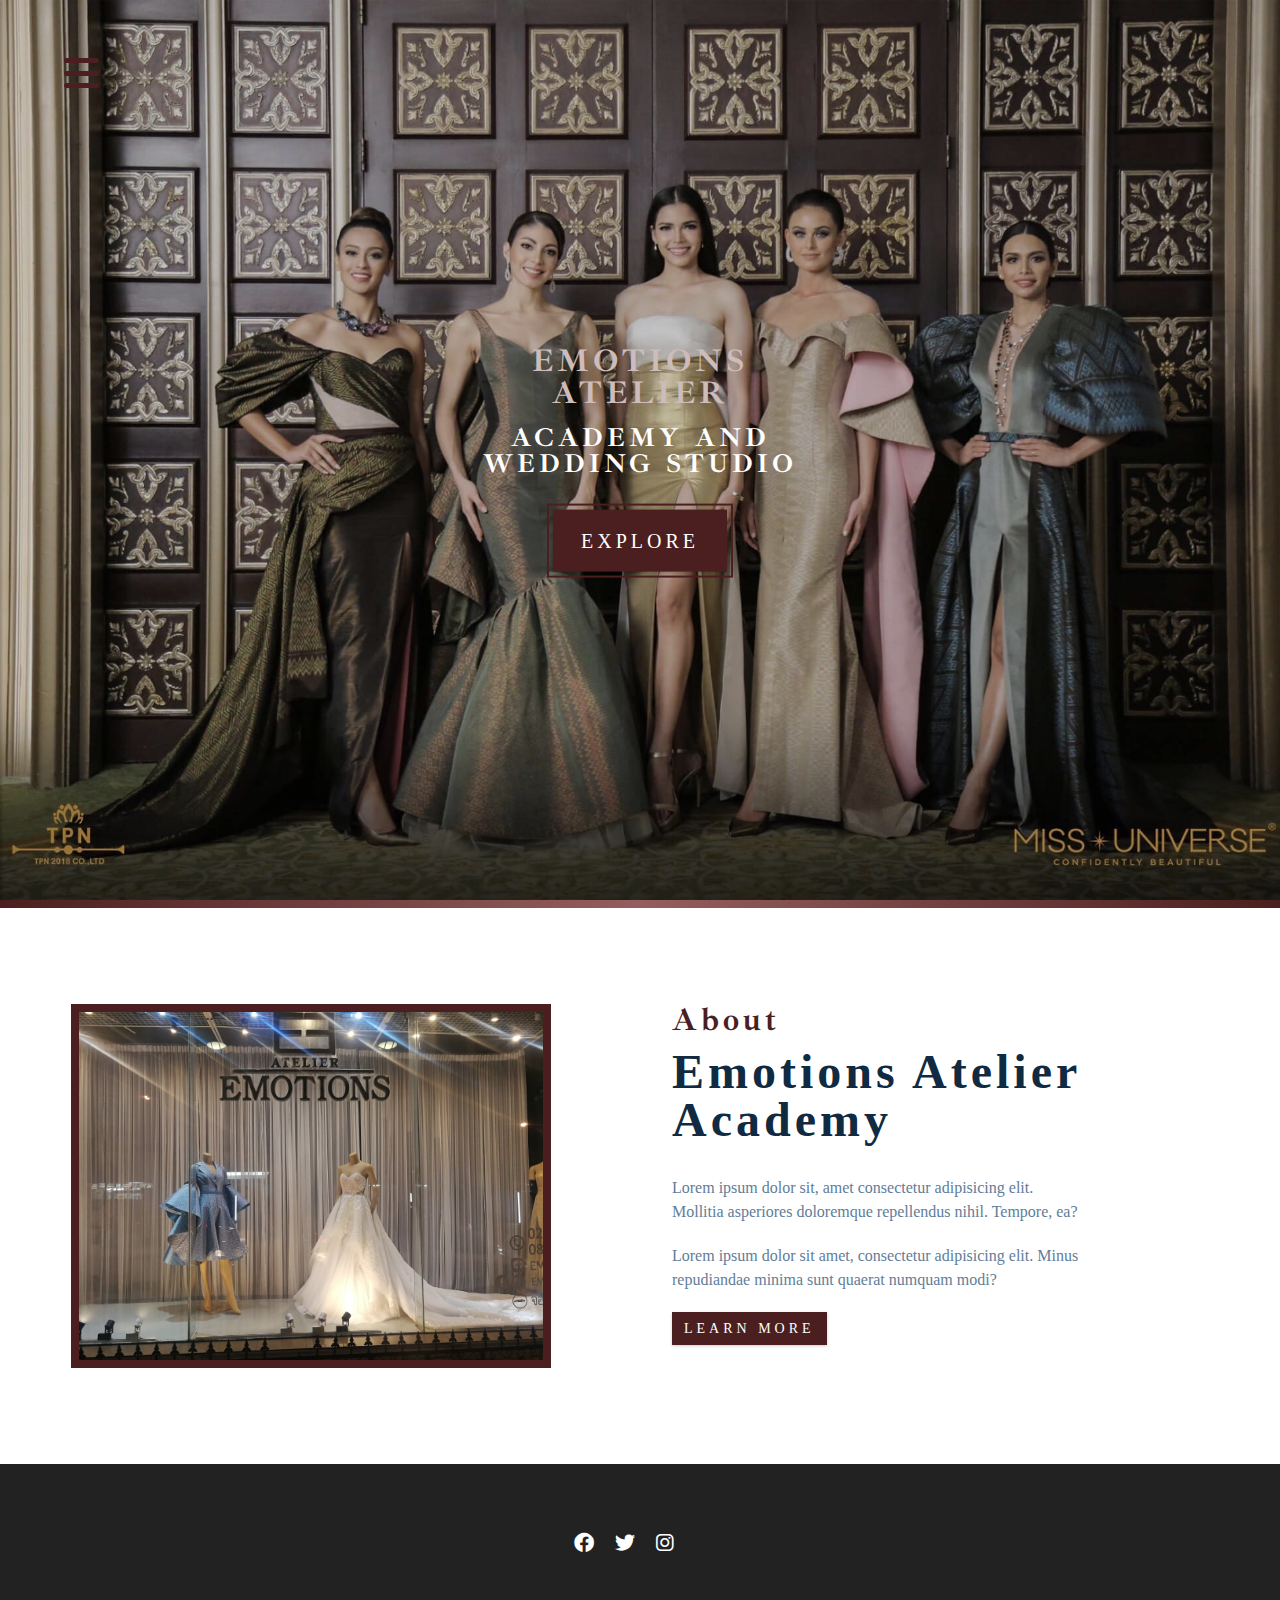
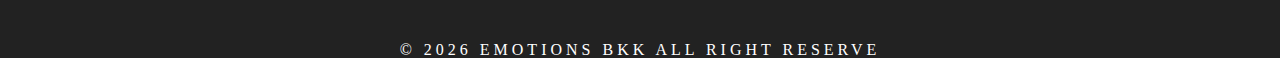
==== about.html @ 5d539ec7 "added a contact and multiple pages on." ====
<!DOCTYPE html>
<html lang="en">
<head>
    <meta charset="UTF-8">
    <meta http-equiv="X-UA-Compatible" content="IE=edge">
    <meta name="viewport" content="width=device-width, initial-scale=1.0">
    <title>Emotions BKK Project || Home</title>
    <!-- font awesome -->
    <link rel="stylesheet" href="../css/fontawesome-free-6.1.1-web/css/all.min.css">
    <!-- custom - css -->
    <link rel="stylesheet" href="./css/styles.css" />
</head>
  <body>
    <!-- navbar -->
    <!-- nav button -->
    <span class="nav-btn" id="nav-btn">
        <i class="fa fa-bars"></i>
    </span>
    <nav class="navbar" id="navbar">
        <div class="navbar-header">
            <span class="nav-close" id="nav-close">
                <i class="fas fa-times"></i>
            </span>
        </div>
        <ul class="nav-items">
            <li><a href="index.html" class="nav-link">home</a></li>
            <li><a href="skill.html" class="nav-link">academy</a></li>
            <li><a href="about.html" class="nav-link">about</a></li>
            <li><a href="gallery.html" class="nav-link">gallery</a></li>
        </ul>
    </nav>
    <!-- end of navbar -->
    <!-- header -->
    <div class="header">
        <div class="banner">
            <h3>Emotions Atelier</h3>
            <h2>Academy and Wedding Studio</h2> 
            <a href="academy.html" class="btn banner-btn">explore</a>
        </div>
      </div>
    <div class="content-divider"></div>
    <!-- end of header -->
 <!-- about -->
  <section>
    <div class="section-center clearfix">
        <!-- about img -->
        <article class="about-img">
        <div class="about-picture-container">
            <img src="./css/Emo Photos/28A33832-E5EF-4FF3-8017-328E77E241EA.jpeg" alt="store front"
            class="about-picture"/>
            </div>
        </article>
        <!-- about info -->
     <article class="about-info">
        <!-- section title-->
        <div class="section-title">
            <h3>about</h3>
            <h2>emotions Atelier academy</h2>
        </div>
<!-- end of section title -->
   <p class="about-text">
    Lorem ipsum dolor sit, amet consectetur adipisicing elit. Mollitia asperiores doloremque repellendus nihil. Tempore, ea?
    </p>
    <p class="about-text">
    Lorem ipsum dolor sit amet, consectetur adipisicing elit. Minus repudiandae minima sunt quaerat numquam modi?
    </p>
    <a href="about.html" class="btn">learn more</a>
    </article> 
   </div>
</section>
<!-- end of about -->
<!-- footer -->
  <footer class="footer">
    <div class="section-center">
     <div class="social-icon">
        <!-- social icon -->
        <a href="#" class="social-icon">
            <i class="fab fa-facebook"></i>
        </a>
        <a href="#" class="social-icon">
            <i class="fab fa-twitter"></i>
        </a>
        <a href="#" class="social-icon">
            <i class="fab fa-instagram"></i>
        </a>
         </div>
        <!-- end of socail icon -->
     </div>
     <h4 class="footer-text">&copy; 
        <span id="date"></span>
        <span class="company">Emotions BKK</span>
        all right reserve
     </h4>
    </footer>
    <!-- JS code -->
  <script src="app.js"></script>
 </body>
</html>
---- css/styles.css ----
/* 
global styles
faster Development
ruseable
*/

/*
=============
Fonts
=============
*/
@import url("https://fonts.googleapis.com/css?family=Catamatan:400,700|Ibarra Real Nova");
/*
=============
Variables
=============
*/
:root {
    --clr-primary:#4b1f1f;
    --clr-primary-light:#cebcbc;
    --clr-grey-1:#102a42;
    --clr-grey-5:#617d98;
    --clr-grey-10:#f1f5f8;
    --clr-white:#fff;
    --ff-primary:"Catamaran", "sans-serif";
    --ff-secondary:"Ibarra Real Nova", cursive;
    --transition: all 0.3s linear;
    --spacing:0.25rem;
    --radius:0.5rem;
}
* {
    margin: 0;
    padding: 0;
    box-sizing: border-box;
}
body {
    font-family: var(--ff-primary);
    background: var(--clr-white);
    color:var(--clr-grey-1);
    line-height: 1.5;
    font-size: 0.875rem;
}
a {
    text-decoration: none;
}
img {
    width: 100%;
    display: block;
}
h1,h2,h3,h4 {
    letter-spacing: var(--spacing);
    text-transform: capitalize;
    line-height: 1.1;
    margin-bottom: 0.75rem;
}
h1 {
    font-size: 3rem;
}
h2 {
    font-size: 2rem;
}
h3 {
    font-size: 1.5rem;
}
h4 {
    font-size: 0.875rem;
}
p {
    margin-bottom: 1.25rem;
}
@media screen and (min-width: 800px) {
h1 {
    font-size: 4rem
}
h2 {
    font-size: 3rem
}
h3 {
    font-size: 2rem
}
h4 {
    font-size: 1rem
}
body {
    font-size: 1rem;
}
h1,h2,h3,h4 {
    line-height: 1;
}
}
/* More global variables */

.btn {
    text-transform: uppercase;
    background: var(--clr-primary);
    color: var(--clr-white);
    padding: 0.375rem 0.75rem;
    letter-spacing: var(--spacing);
    display: inline-block;
    font-size: 0.875rem;
    border: none;
    cursor: pointer;
    box-shadow: 0 1px 3px rgba(0, 0, 0, 0.2);
}
.btn:hover {
    color: var(--clr-primary);
    background: var(--clr-primary-light);
}
.clearfix::after, 
.clearfix::before {
    content: '';
    clear: both;
    display: table;
}
.section-title h3 {
    font-family: var(--ff-secondary);
    color: var(--clr-primary);
}
.section-title {
    margin-bottom: 2rem;
}
.section-center {
    padding: 4rem 0;
    width: 85vw;
    margin: 0 auto;
    max-width: 1170px;
}
@media screen and (min-width: 992px){
    .section-center {
        width: 95vw;
        padding: 4rem 1rem
    }
}
/* 
==========
Animation
==========
*/ 
@keyframes bounce {
    0% {
        transform: scale(1);
    }
    50% {
        transform: scale(2);
    }
    100% {
        transform: scale(1);
    }
}   
@keyframes slideFromRight {
    0% {
        transform: translateX(1000px);
        opacity: 0;
    }
    50%{
        transform: translateX(-200px);
        opacity: 0.5;
    }
    75%{
        transform: translateX(50px);
        opacity: 0.75;
    }
    100%{
        transform: translateX(0px);
        opacity: 1;
    }
}
@keyframes slideFromLeft {
    0% {
        transform: translateX(-1000px);
        opacity: 0;
    }
    50%{
        transform: translateX(200px);
        opacity: 0.5;
    }
    75%{
        transform: translateX(-50px);
        opacity: 0.75;
    }
    100%{
        transform: translateX(0px);
        opacity: 1;
    }
}
@keyframes show {
    0% {
        transform: scale(1.5);
        opacity: 0;
    }
    50% {
        transform: scale(2);
        opacity: 0.5;
    }
    100% {
        transform: scale(1);
        opacity: 1;
    }
}   
/* 
==========
Navbar
==========
*/
.nav-btn {
    position: fixed;
    top: 5%;
    left: 5%;
    font-size: 2.5rem;
    color: var(--clr-primary);
    z-index: 1;
    cursor: pointer;
    /* annimation */
    animation: bounce 2s ease infinite;
}
.navbar {
    position: fixed;
    top: 0;
    left: 0;
    right: 0;
    bottom: 0;
    /* width; 100%;
    height: 100%;
    */
    background: var(--clr-grey-10);
    z-index: 2;
    box-shadow: 2px 0 2px rgba(0, 0, 0, 0.2);
    /* hide navbar */
    transform: translateX(-100%);
}
.showNav {
    transform: translate(0);
}
.navbar-header {
    text-align: right;
    padding-right: 1rem;
}
.nav-close {
    font-size: 2.5rem;
    cursor: pointer;
    color: #f29c9c;
    transition: var(--transition);
}
.nav-close:hover {
    color:#bb2525;
}
.nav-items {
    list-style-type: none;
}
.nav-link {
    display: block;
    font-size: 1.5rem;
    padding: 0.25rem 1rem;
    text-transform: uppercase;
    letter-spacing: var(--spacing);
    color: var(--clr-grey-5);
    transition: var(--transition);
    transition: var(--transition);
}
.nav-link:hover {
    background: var(--clr-primary-light);
    color: var(--ff-primary);
    padding-left: 1.5rem;
    border-left: 0.25rem solid var(--clr-primary);
}
@media screen and (min-width:768px) {
    .navbar {
        width: 30vw;
        max-width: 20rem;
    }
}
/* 
==========
Header
==========
*/
.header {
    min-height: 100vh;
    background: linear-gradient(rgba(0,0,0,0.2), rgba(0,0,0,0.2)), url("../css/Emo Photos/9E399C5A-335F-4837-B521-56EA8DA25298.jpeg") center/cover no-repeat fixed; 
    position: relative;
    /* animation */
    overflow-x: hidden;
}
.banner {
    text-align: center;
    position: absolute;
    top: 50%;
    left: 50%;
    transform: translate(-50%,-50%);
    width: 400px;
}
.banner h3 {
    text-transform: uppercase;
    color: var(--clr-primary-light);
    padding-top: 1rem;
    /* animation */
    animation: slideFromLeft 5s ease-in-out 1;
}
.banner h2 {
    font-family: var(--ff-secondary);
    color: var(--clr-white);
    text-transform: uppercase;
    font-size: 1.65rem;
    font-weight: 700;
    margin-top: 1rem;
    margin-bottom: 2rem;
    /* animation */
    animation: slideFromRight 5s ease-in-out 1;
}
/*
.banner h1 {
    text-transform: uppercase;
    color: var(--clr-primary-light);
    font-size: 2.5rem;
    margin-top: -2rem;
    margin-bottom: 1rem;
    
  }
  */
.banner-btn {
    outline: 0.150rem solid var(--clr-primary);
    outline-offset: 0.25rem;
    font-size: 1.25rem;
    padding: 1rem 1.75rem;
    animation: show 5s linear 1; 
}
/* content-divider */
.content-divider {
    height: 0.5rem;
    background: linear-gradient(to left, var(--clr-primary), rgb(149, 94, 94), var(--clr-primary));
}

/* 
============
skills
============
*/
.skills {
    background: var(--clr-grey-10);
}
.skill {
    padding: 2.5rem 0;
    text-align: center;
    transform: var(--transition);
}
.skill-icon{
    font-size: 2.5rem;
    margin-bottom: 1.25rem;
    transition: var(--transition);
    display: inline-block;
    color: var(--clr-primary);
}
.skill-text {
    color: var(--clr-grey-5);
    max-width: 17rem;
    margin: 0 auto;
}
.skill:hover {
    background: var(--clr-white);
    box-shadow: 0 2px var(--clr-primary);
}
.skill:hover .skill-icon {
    transform: translateY(-5px);
}
@media screen and (min-width:575px) {
    .skill {
    float:left;
    width: 50%;
    }
}
@media screen and (min-width:1200px) {
    .skill {
    width: 25%;
    }
}
/* 
============
about
============
*/
.about-img, .about-info {
    padding: 2rem 0;
}
.about-picture-container {
background: var(--clr-primary);
border: 0.5rem solid var(--clr-primary);
max-width: 30rem;
/* extra stuff */
overflow: hidden;
}
.about-picture {
    transition: var(--transition);
}
.about-picture-container:hover .about-picture {
    opacity: 0.5;
    transform: scale(1.5);
}
.about-text {
    max-width: 26rem;
    color: var(--clr-grey-5);
}
@media screen and (min-width:992px) {
    .about-img, .about-info {
        float: left;
        width: 50%;
    }
}
.about-info {
    padding: 2rem;
}
/* 
============
collection
============
*/
.collections {
    background: var(--clr-grey-10);
}

.collections article {
    padding: 2rem 0;
}
.collection-title, h3 {
    font-family: var(--ff-secondary);
    color: var(--clr-primary);
}
/*.collection-title {
    margin-bottom: 2rem;
} */
.collection-text {
    color: var(--clr-grey-5);
    max-width: 26rem;
}
/*.collection {
    margin-bottom: 2rem;
} */
.collection-img {
    border-radius: var(--radius);
    margin-bottom: 2rem;
    height: 17rem;
    object-fit: cover;
}
@media screen and (min-width:768px) {
    .collection {
        float: left;
        width: 50%; 
        padding-right: 2rem;
    }
}
@media screen and (min-width:992px) {
    .collection {
        width: 33.3%;
    }
}
@media screen and (min-width:1200px) {
     .collections-info {
        float: left;
        width: 30%;
     }
     .collections-inventory {
        float: left;
        width: 70%;
        
     }
     .collection {
        margin-bottom: 0;
        padding: 0 1rem;
     }
    }
    /* 
============
glamorous collection
============
*/
.glamorous-title {
    margin-top: 4rem;
    margin-bottom: -6rem;
    text-align: center;
}
.glamorous-card {
    margin: 2rem 0;
    background: var(--clr-grey-10);
    border-radius: var(--radius);
    box-shadow: 0 5px 15px rgba(0, 0, 0, 0.1);
}
.glamorous-card:hover {
    transform: scale(1.02);
    box-shadow: 0 5px 15px rgba(0, 0, 0, 0.2);
}
.glamorous-img {
    height: 17rem;
    object-fit: cover;
    border-top-left-radius: var(--radius);
    border-top-right-radius: var(--radius);
}
.glamorous-info {
    text-align: center;
    padding: 3rem 1rem 2.5rem 1rem;
}
.glamorous-info p {
    max-width: 20rem;
    color: var(--clr-grey-5);
    margin: 0 auto;
}
.glamorous-btn {
    font-size: 0.75rem;
    text-transform: capitalize;
    padding: 0.375rem 0.5rem;
    border-radius: var(--radius);
    font-weight: 400;
    margin-top: 1.25rem;
}
@media screen and (min-width:768px) {
    .glamorous-card {
        float: left;
        width: 45%;
        margin-right: 5%;
        /* 100% 45% 90% 5% */
    }   
}
@media screen and (min-width:992px) {
    .glamorous-card {
        width: 30%;
        margin-right: 3.333%;
        /* 100% 30% 3.333% */
    }   
}
.glamorous-img-container {
    position: relative;
}
.glamorous-icon {
    position: absolute;
    left: 50%;
    bottom: -1;
    font-size: 2rem;
    color: var(--clr-primary);
    background: var(--clr-primary-light);
    padding: 0.25rem 0.6rem;
    border-radius: 50%;
    transform: translate(-50%, -50%);
    border: 0.375rem solid var(--clr-grey-10);
}
/*
===========
contact
===========
*/
.contact {
    background: var(--clr-grey-10);
}
.contact-form, .contact-info {
    margin: 1rem 0;
}
.contact-item {
    margin-bottom: 1.75rem;
}
.contact-title {
    color: var(--clr-primary);
    font-weight: 400;
}
.contact-text {
    text-transform: uppercase;
}
.contact-form {
    background: var(--clr-white);
    border-radius: var(--radius);
    text-align: center;
    box-shadow: 0 5px 15px rgba(0, 0, 0, 0.1);
    transition: var(--transition);
    max-width: 35rem;
}
.contact-form:hover {
    box-shadow: 0 5px 15px rgba(0, 0, 0, 0.2);
}
.contact-form h3 {
    padding-top: 1.25rem;
    color: var(--clr-grey-5);
} 
.form-group {
    padding: 1rem 1.5rem;
}
.form-control {
    display: block;
    width: 100%;
    padding: 0.75rem 1rem;
    border: none;
    margin-bottom: 1.25rem;
    background: var(--clr-grey-10);
    border: var(--radius);
    text-transform: uppercase;
    letter-spacing: var(--spacing);
}
.form-control::placeholder {
    font-family: var(--clr-primary);
    color: var(--clr-grey-1);
    text-transform: uppercase;
    letter-spacing: var(--spacing);
}
.submit-btn {
    display: block;
    width: 100%;
    padding: 1rem; 
    border-bottom-left-radius: var(--radius); 
    border-bottom-right-radius: var(--radius);   
}
@media screen and (min-width:992px) {
    .contact-form,
    .contact-info {
        float: left;
        width: 50%;
    }
}
/*
===========
footer
===========
*/
.footer {
    background-color: #222;
    text-align: center;
}
.social-icon {
    color: var(--clr-white);
    font-size: 1.25rem;
    margin-right: 1rem;
    transition: var(--transition);
}
.social-icon:hover {
    color: var(--clr-primary);
}
.footer-text {
    margin-top: 1.25rem;
    text-transform: uppercase;
    color: var(--clr-white);
    font-weight: 400;
}
.company {
    color: var(--ff-primary)
}
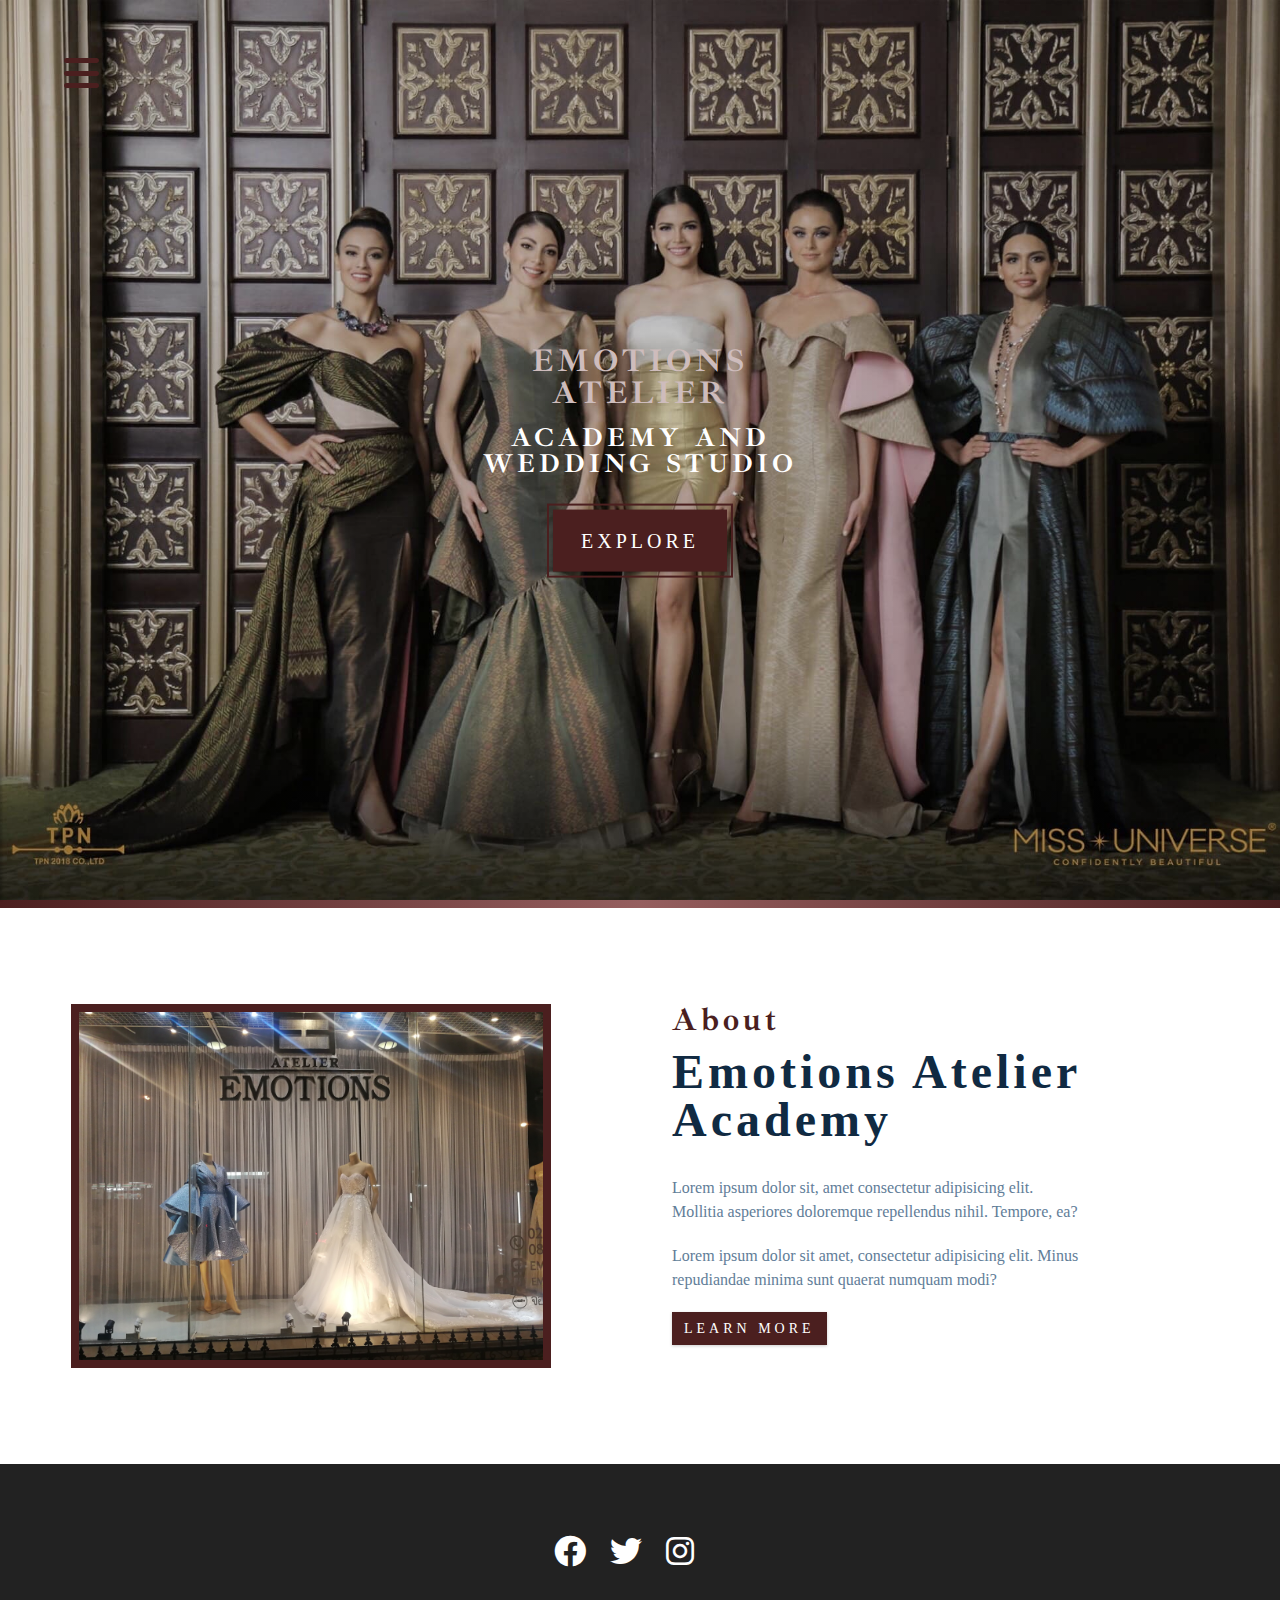
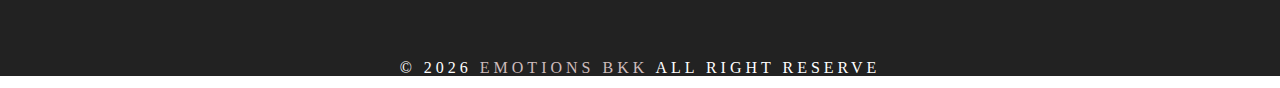
==== commit 1c8e3aa4: "sign up to, added Formspree." ====
--- a/about.html
+++ b/about.html
@@ -4,7 +4,7 @@
     <meta charset="UTF-8">
     <meta http-equiv="X-UA-Compatible" content="IE=edge">
     <meta name="viewport" content="width=device-width, initial-scale=1.0">
-    <title>Emotions BKK Project || Home</title>
+    <title>Emotions BKK Project || About</title>
     <!-- font awesome -->
     <link rel="stylesheet" href="../css/fontawesome-free-6.1.1-web/css/all.min.css">
     <!-- custom - css -->
--- a/css/styles.css
+++ b/css/styles.css
@@ -621,7 +621,7 @@
 }
 .social-icon {
     color: var(--clr-white);
-    font-size: 1.25rem;
+    font-size: 2rem;
     margin-right: 1rem;
     transition: var(--transition);
 }
@@ -635,5 +635,5 @@
     font-weight: 400;
 }
 .company {
-    color: var(--ff-primary)
+    color: var(--clr-primary-light);
 }